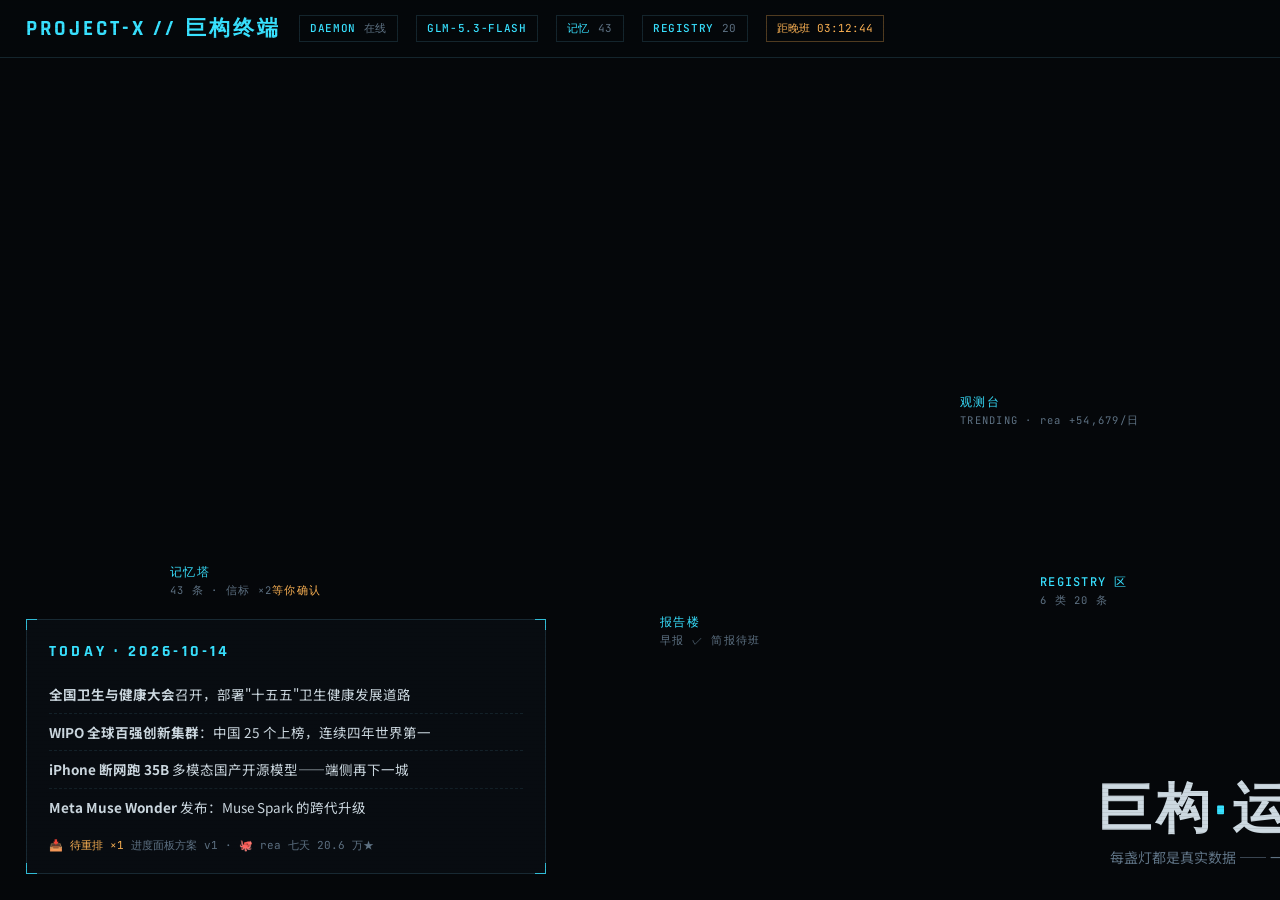
==== assistant/web/preview/round-01/a-data-colossus.html @ b6d040dc "控制台方向探索 round-01：三张首屏候选（数据巨构/舰桥/档案塔）+ manifest + skyline 资产 - 同一份真实数据（10-14 早报/任务线/系统状态），三种骨架各写各的：全幅" ====
<!DOCTYPE html>
<html lang="zh-CN">
<head>
<meta charset="UTF-8"/>
<title>A · 数据巨构 — 天际线即仪表盘</title>
<link rel="preconnect" href="https://fonts.googleapis.com"><link rel="preconnect" href="https://fonts.gstatic.com" crossorigin>
<link href="https://fonts.googleapis.com/css2?family=Rajdhani:wght@500;600;700&family=Noto+Sans+SC:wght@400;500;700&family=JetBrains+Mono:wght@400;500;700&display=swap" rel="stylesheet">
<style>
/* 方向 A：全幅数据天际线。骨架 = 视觉层(楼群) + 左下内容面板 + 顶部状态条。自包含样式。 */
:root{--bg:#05070a;--panel:#090d12;--text:#cdd9e1;--dim:#5f7385;--cyan:#38e1ff;--amber:#ffb454;--red:#ff5d5d;--line:rgba(122,218,255,.14)}
*{margin:0;padding:0;box-sizing:border-box}
body{width:1440px;height:900px;overflow:hidden;background:var(--bg);color:var(--text);font-family:'Noto Sans SC',sans-serif;font-size:15px;line-height:1.7;position:relative}
.mono{font-family:'JetBrains Mono',monospace}
/* 状态条 */
.bar{position:absolute;top:0;left:0;right:0;height:58px;display:flex;align-items:center;gap:18px;padding:0 26px;border-bottom:1px solid var(--line);background:rgba(5,7,10,.72);z-index:5}
.brand{font-family:'Rajdhani',sans-serif;font-weight:700;font-size:21px;letter-spacing:.14em;color:var(--cyan)}
.bar .pill{font-family:'JetBrains Mono',monospace;font-size:11px;color:var(--dim);border:1px solid var(--line);padding:3px 10px;letter-spacing:.06em}
.bar .pill b{color:var(--cyan);font-weight:500}
.bar .clock{margin-left:auto;font-family:'JetBrains Mono',monospace;font-size:13px;color:var(--text)}
.bar .count{font-family:'JetBrains Mono',monospace;font-size:11px;color:var(--amber);border:1px solid rgba(255,180,84,.3);padding:3px 10px}
/* 楼群舞台 */
.stage{position:absolute;inset:58px 0 0 0}
.stage svg{position:absolute;inset:0;width:100%;height:100%}
.blabel{position:absolute;font-family:'JetBrains Mono',monospace;font-size:10.5px;letter-spacing:.12em;color:var(--dim)}
.blabel b{display:block;color:var(--cyan);font-size:12px;font-weight:500}
.blabel .warn{color:var(--amber)}
/* 左下内容面板 */
.console{position:absolute;left:26px;bottom:26px;width:520px;background:rgba(9,13,18,.9);border:1px solid var(--line);padding:18px 22px;z-index:6}
.console::before,.console::after,.console .c::before,.console .c::after{content:"";position:absolute;width:10px;height:10px;border:1px solid var(--cyan);opacity:.8}
.console::before{top:-1px;left:-1px;border-right:0;border-bottom:0}
.console::after{top:-1px;right:-1px;border-left:0;border-bottom:0}
.console .c::before{bottom:-1px;left:-1px;border-right:0;border-top:0}
.console .c::after{bottom:-1px;right:-1px;border-left:0;border-top:0}
.console h2{font-family:'Rajdhani',sans-serif;font-size:16px;letter-spacing:.2em;color:var(--cyan);margin-bottom:10px}
.console li{list-style:none;padding:7px 0;border-bottom:1px dashed rgba(122,218,255,.1);font-size:13.5px}
.console li:last-child{border:0}
.console li b{color:var(--text)}
.console .foot{margin-top:10px;font-family:'JetBrains Mono',monospace;font-size:11px;color:var(--dim)}
.console .foot .warn{color:var(--amber)}
/* 右下巨构宣言 */
.declare{position:absolute;right:30px;bottom:30px;text-align:right;z-index:6}
.declare h1{font-family:'Rajdhani',sans-serif;font-weight:700;font-size:54px;letter-spacing:.1em;color:var(--text);line-height:1.05}
.declare h1 span{color:var(--cyan)}
.declare p{color:var(--dim);font-size:14px;margin-top:6px}
.scanlines{position:absolute;inset:0;pointer-events:none;z-index:9;opacity:.5;background:repeating-linear-gradient(0deg,transparent 0 3px,rgba(0,0,0,.14) 3px 4px)}
</style>
</head>
<body>
<div class="bar">
  <span class="brand">PROJECT-X // 巨构终端</span>
  <span class="pill"><b>DAEMON</b> 在线</span>
  <span class="pill"><b>GLM-5.3-FLASH</b></span>
  <span class="pill"><b>记忆</b> 43</span>
  <span class="pill"><b>REGISTRY</b> 20</span>
  <span class="count">距晚班 03:12:44</span>
  <span class="clock mono">17:47:16</span>
</div>

<div class="stage">
  <object data="skyline.svg" type="image/svg+xml" style="position:absolute;left:0;bottom:0;width:1440px;height:620px;pointer-events:none"></object>
  <!-- 数据楼群标注（灯是真的） -->
  <div class="blabel" style="left:170px;bottom:300px"><b>记忆塔</b>43 条 · 信标 ×2<span class="warn">等你确认</span></div>
  <div class="blabel" style="left:660px;bottom:250px"><b>报告楼</b>早报 ✓ 简报待班</div>
  <div class="blabel" style="left:1040px;bottom:290px"><b>REGISTRY 区</b>6 类 20 条</div>
  <div class="blabel" style="left:960px;bottom:470px"><b>观测台</b>TRENDING · rea +54,679/日</div>
</div>

<div class="console"><span class="c"></span>
  <h2>TODAY · 2026-10-14</h2>
  <ul>
    <li><b>全国卫生与健康大会</b>召开，部署"十五五"卫生健康发展道路</li>
    <li><b>WIPO 全球百强创新集群</b>：中国 25 个上榜，连续四年世界第一</li>
    <li><b>iPhone 断网跑 35B</b> 多模态国产开源模型——端侧再下一城</li>
    <li><b>Meta Muse Wonder</b> 发布：Muse Spark 的跨代升级</li>
  </ul>
  <div class="foot">📥 <span class="warn">待重排 ×1</span> 进度面板方案 v1 · 🐙 rea 七天 20.6 万★</div>
</div>

<div class="declare">
  <h1>巨构<span>·</span>运转中</h1>
  <p>每盏灯都是真实数据 —— 一座住着你助手的结构</p>
</div>
<div class="scanlines"></div>
</body>
</html>
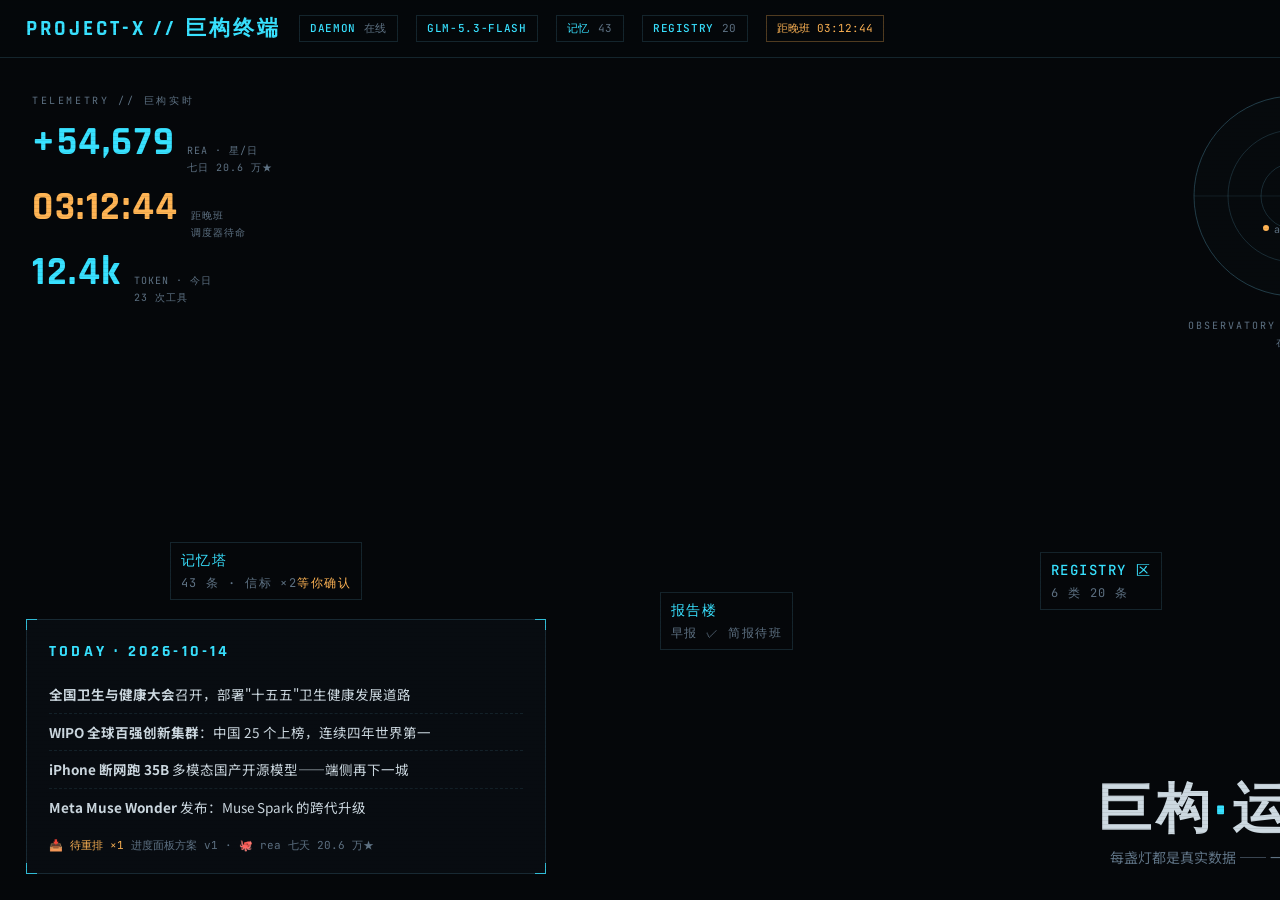
==== commit b61cf0d8: "round-01 A 密度升级：天空区加遥测读数组与观测台雷达，天际线放大上顶，标注升格 HUD 呼牌——治'空这么多'" ====
--- a/assistant/web/preview/round-01/a-data-colossus.html
+++ b/assistant/web/preview/round-01/a-data-colossus.html
@@ -21,8 +21,8 @@
 /* 楼群舞台 */
 .stage{position:absolute;inset:58px 0 0 0}
 .stage svg{position:absolute;inset:0;width:100%;height:100%}
-.blabel{position:absolute;font-family:'JetBrains Mono',monospace;font-size:10.5px;letter-spacing:.12em;color:var(--dim)}
-.blabel b{display:block;color:var(--cyan);font-size:12px;font-weight:500}
+.blabel{position:absolute;font-family:'JetBrains Mono',monospace;font-size:12px;letter-spacing:.12em;color:var(--dim);background:rgba(5,7,10,.62);padding:6px 10px;border:1px solid var(--line)}
+.blabel b{display:block;color:var(--cyan);font-size:14px;font-weight:500}
 .blabel .warn{color:var(--amber)}
 /* 左下内容面板 */
 .console{position:absolute;left:26px;bottom:26px;width:520px;background:rgba(9,13,18,.9);border:1px solid var(--line);padding:18px 22px;z-index:6}
@@ -37,6 +37,17 @@
 .console li b{color:var(--text)}
 .console .foot{margin-top:10px;font-family:'JetBrains Mono',monospace;font-size:11px;color:var(--dim)}
 .console .foot .warn{color:var(--amber)}
+/* 遥测读数（天空区密度） */
+.telem{position:absolute;left:32px;top:92px;z-index:6}
+.telem .k{font-family:'JetBrains Mono',monospace;font-size:10px;letter-spacing:.26em;color:var(--dim);margin-bottom:14px}
+.telem .row{display:flex;align-items:baseline;gap:12px;margin-bottom:12px}
+.telem .v{font-family:'Rajdhani',sans-serif;font-weight:700;font-size:40px;line-height:1;color:var(--cyan);letter-spacing:.04em}
+.telem .v.warn{color:var(--amber)}
+.telem .u{font-family:'JetBrains Mono',monospace;font-size:10px;color:var(--dim);letter-spacing:.1em}
+/* 观测台雷达 */
+.radar{position:absolute;right:38px;top:88px;z-index:6;width:216px}
+.radar .cap{font-family:'JetBrains Mono',monospace;font-size:10px;letter-spacing:.2em;color:var(--dim);text-align:center;margin-top:6px}
+.radar .cap b{color:var(--cyan);font-weight:500}
 /* 右下巨构宣言 */
 .declare{position:absolute;right:30px;bottom:30px;text-align:right;z-index:6}
 .declare h1{font-family:'Rajdhani',sans-serif;font-weight:700;font-size:54px;letter-spacing:.1em;color:var(--text);line-height:1.05}
@@ -57,12 +68,35 @@
 </div>
 
 <div class="stage">
-  <object data="skyline.svg" type="image/svg+xml" style="position:absolute;left:0;bottom:0;width:1440px;height:620px;pointer-events:none"></object>
+  <object data="skyline.svg" type="image/svg+xml" style="position:absolute;left:-40px;bottom:0;width:1560px;height:842px;pointer-events:none"></object>
   <!-- 数据楼群标注（灯是真的） -->
   <div class="blabel" style="left:170px;bottom:300px"><b>记忆塔</b>43 条 · 信标 ×2<span class="warn">等你确认</span></div>
   <div class="blabel" style="left:660px;bottom:250px"><b>报告楼</b>早报 ✓ 简报待班</div>
   <div class="blabel" style="left:1040px;bottom:290px"><b>REGISTRY 区</b>6 类 20 条</div>
-  <div class="blabel" style="left:960px;bottom:470px"><b>观测台</b>TRENDING · rea +54,679/日</div>
+</div>
+
+<div class="telem">
+  <div class="k">TELEMETRY // 巨构实时</div>
+  <div class="row"><span class="v">+54,679</span><span class="u">REA · 星/日<br/>七日 20.6 万★</span></div>
+  <div class="row"><span class="v warn">03:12:44</span><span class="u">距晚班<br/>调度器待命</span></div>
+  <div class="row"><span class="v">12.4k</span><span class="u">TOKEN · 今日<br/>23 次工具</span></div>
+</div>
+
+<div class="radar">
+  <svg viewBox="0 0 216 216" width="216" height="216">
+    <circle cx="108" cy="108" r="100" fill="rgba(9,13,18,.55)" stroke="rgba(122,218,255,.25)"/>
+    <circle cx="108" cy="108" r="66" fill="none" stroke="rgba(122,218,255,.16)"/>
+    <circle cx="108" cy="108" r="33" fill="none" stroke="rgba(122,218,255,.16)"/>
+    <line x1="108" y1="8" x2="108" y2="208" stroke="rgba(122,218,255,.1)"/>
+    <line x1="8" y1="108" x2="208" y2="108" stroke="rgba(122,218,255,.1)"/>
+    <path d="M108 108 L108 10 A98 98 0 0 1 178 44 Z" fill="rgba(56,225,255,.10)"/>
+    <line x1="108" y1="108" x2="108" y2="10" stroke="#38e1ff" stroke-width="1" opacity=".7"/>
+    <circle cx="150" cy="70" r="4" fill="#38e1ff"/><text x="158" y="68" fill="#cdd9e1" font-size="10" font-family="JetBrains Mono">rea</text>
+    <circle cx="80" cy="140" r="3" fill="#ffb454"/><text x="88" y="145" fill="#5f7385" font-size="10" font-family="JetBrains Mono">artcraft</text>
+    <circle cx="140" cy="150" r="3" fill="#ffb454"/><text x="148" y="155" fill="#5f7385" font-size="10" font-family="JetBrains Mono">gods-eye</text>
+    <circle cx="108" cy="108" r="2.5" fill="#38e1ff"/>
+  </svg>
+  <div class="cap">OBSERVATORY // <b>观测台</b> · 光点=在榜热</div>
 </div>
 
 <div class="console"><span class="c"></span>
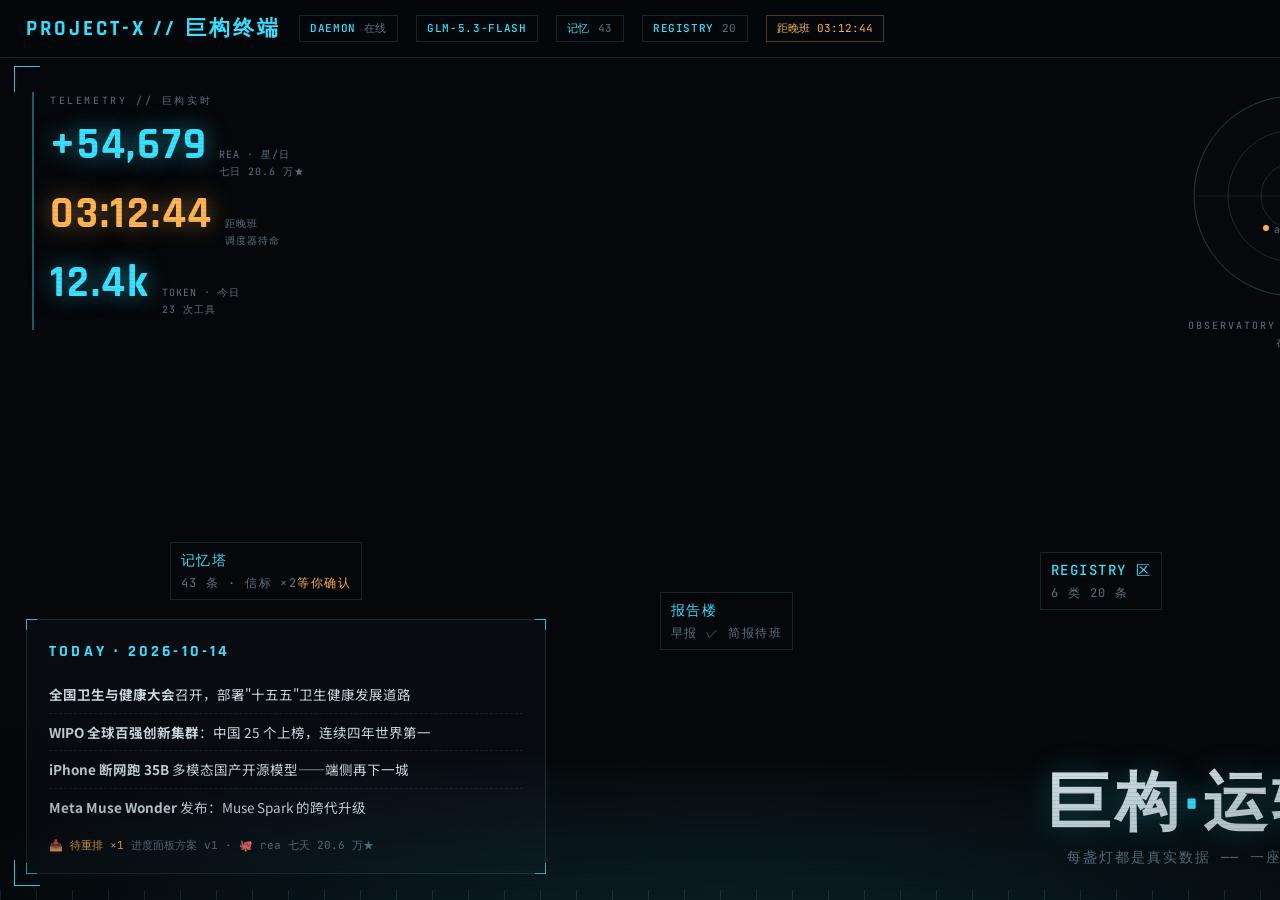
==== commit dff309c2: "round-01 A 酷炫三档：辉光/尺度/HUD 结构件（取景框/竖排状态栏/刻度尺/暗角青辉）+ 雷达扫描与光点呼吸动效（reduced-motion 尊重）" ====
--- a/assistant/web/preview/round-01/a-data-colossus.html
+++ b/assistant/web/preview/round-01/a-data-colossus.html
@@ -41,19 +41,39 @@
 .telem{position:absolute;left:32px;top:92px;z-index:6}
 .telem .k{font-family:'JetBrains Mono',monospace;font-size:10px;letter-spacing:.26em;color:var(--dim);margin-bottom:14px}
 .telem .row{display:flex;align-items:baseline;gap:12px;margin-bottom:12px}
-.telem .v{font-family:'Rajdhani',sans-serif;font-weight:700;font-size:40px;line-height:1;color:var(--cyan);letter-spacing:.04em}
-.telem .v.warn{color:var(--amber)}
+.telem{border-left:2px solid rgba(56,225,255,.4);padding-left:16px}
+.telem .v{font-family:'Rajdhani',sans-serif;font-weight:700;font-size:44px;line-height:1;color:var(--cyan);letter-spacing:.04em;text-shadow:0 0 22px rgba(56,225,255,.55)}
+.telem .v.warn{color:var(--amber);text-shadow:0 0 22px rgba(255,180,84,.5)}
 .telem .u{font-family:'JetBrains Mono',monospace;font-size:10px;color:var(--dim);letter-spacing:.1em}
 /* 观测台雷达 */
 .radar{position:absolute;right:38px;top:88px;z-index:6;width:216px}
 .radar .cap{font-family:'JetBrains Mono',monospace;font-size:10px;letter-spacing:.2em;color:var(--dim);text-align:center;margin-top:6px}
 .radar .cap b{color:var(--cyan);font-weight:500}
+.radar .sweep{transform-origin:108px 108px;animation:sweep 5s linear infinite}
+.radar .blip{animation:pulse 2.2s ease-in-out infinite}
+@keyframes sweep{to{transform:rotate(360deg)}}
+@keyframes pulse{0%,100%{opacity:1}50%{opacity:.35}}
+@media (prefers-reduced-motion:reduce){.radar .sweep,.radar .blip{animation:none}}
 /* 右下巨构宣言 */
 .declare{position:absolute;right:30px;bottom:30px;text-align:right;z-index:6}
-.declare h1{font-family:'Rajdhani',sans-serif;font-weight:700;font-size:54px;letter-spacing:.1em;color:var(--text);line-height:1.05}
+.declare h1{font-family:'Rajdhani',sans-serif;font-weight:700;font-size:64px;letter-spacing:.08em;color:var(--text);line-height:1.02;text-shadow:0 0 30px rgba(56,225,255,.28)}
+.declare h1 span{color:var(--cyan);text-shadow:0 0 26px rgba(56,225,255,.75)}
 .declare h1 span{color:var(--cyan)}
-.declare p{color:var(--dim);font-size:14px;margin-top:6px}
+.declare p{color:var(--dim);font-size:14px;margin-top:8px;font-family:'JetBrains Mono',monospace;letter-spacing:.14em}
+/* 氛围层 */
+.vignette{position:absolute;inset:0;pointer-events:none;z-index:8;background:radial-gradient(120% 90% at 50% 40%,transparent 55%,rgba(0,0,0,.55)),radial-gradient(90% 30% at 50% 104%,rgba(56,225,255,.14),transparent 70%)}
 .scanlines{position:absolute;inset:0;pointer-events:none;z-index:9;opacity:.5;background:repeating-linear-gradient(0deg,transparent 0 3px,rgba(0,0,0,.14) 3px 4px)}
+/* 取景框四角 */
+.corner{position:absolute;width:26px;height:26px;z-index:10;opacity:.85}
+.corner.tl{top:66px;left:14px;border-top:1px solid var(--cyan);border-left:1px solid var(--cyan)}
+.corner.tr{top:66px;right:14px;border-top:1px solid var(--cyan);border-right:1px solid var(--cyan)}
+.corner.bl{bottom:14px;left:14px;border-bottom:1px solid var(--cyan);border-left:1px solid var(--cyan)}
+.corner.br{bottom:14px;right:14px;border-bottom:1px solid var(--cyan);border-right:1px solid var(--cyan)}
+/* 右缘竖排状态栏 */
+.vert{position:absolute;right:16px;top:50%;transform:translateY(-50%);writing-mode:vertical-rl;font-family:'JetBrains Mono',monospace;font-size:10px;letter-spacing:.32em;color:var(--dim);z-index:6}
+.vert b{color:var(--cyan);font-weight:500}
+/* 底缘刻度尺 */
+.ruler{position:absolute;left:0;right:0;bottom:0;height:10px;z-index:7;background:repeating-linear-gradient(90deg,rgba(122,218,255,.25) 0 1px,transparent 1px 36px);opacity:.6}
 </style>
 </head>
 <body>
@@ -68,7 +88,7 @@
 </div>
 
 <div class="stage">
-  <object data="skyline.svg" type="image/svg+xml" style="position:absolute;left:-40px;bottom:0;width:1560px;height:842px;pointer-events:none"></object>
+  <object data="skyline.svg" type="image/svg+xml" style="position:absolute;left:-40px;bottom:0;width:1560px;height:842px;pointer-events:none;filter:brightness(1.18) saturate(1.1) drop-shadow(0 0 18px rgba(56,225,255,.22))"></object>
   <!-- 数据楼群标注（灯是真的） -->
   <div class="blabel" style="left:170px;bottom:300px"><b>记忆塔</b>43 条 · 信标 ×2<span class="warn">等你确认</span></div>
   <div class="blabel" style="left:660px;bottom:250px"><b>报告楼</b>早报 ✓ 简报待班</div>
@@ -90,10 +110,10 @@
     <line x1="108" y1="8" x2="108" y2="208" stroke="rgba(122,218,255,.1)"/>
     <line x1="8" y1="108" x2="208" y2="108" stroke="rgba(122,218,255,.1)"/>
     <path d="M108 108 L108 10 A98 98 0 0 1 178 44 Z" fill="rgba(56,225,255,.10)"/>
-    <line x1="108" y1="108" x2="108" y2="10" stroke="#38e1ff" stroke-width="1" opacity=".7"/>
-    <circle cx="150" cy="70" r="4" fill="#38e1ff"/><text x="158" y="68" fill="#cdd9e1" font-size="10" font-family="JetBrains Mono">rea</text>
-    <circle cx="80" cy="140" r="3" fill="#ffb454"/><text x="88" y="145" fill="#5f7385" font-size="10" font-family="JetBrains Mono">artcraft</text>
-    <circle cx="140" cy="150" r="3" fill="#ffb454"/><text x="148" y="155" fill="#5f7385" font-size="10" font-family="JetBrains Mono">gods-eye</text>
+    <g class="sweep"><line x1="108" y1="108" x2="108" y2="10" stroke="#38e1ff" stroke-width="1.2" opacity=".8"/><circle cx="108" cy="14" r="2" fill="#38e1ff"/></g>
+    <circle class="blip" cx="150" cy="70" r="4" fill="#38e1ff"/><text x="158" y="68" fill="#cdd9e1" font-size="10" font-family="JetBrains Mono">rea</text>
+    <circle class="blip" cx="80" cy="140" r="3" fill="#ffb454"/><text x="88" y="145" fill="#5f7385" font-size="10" font-family="JetBrains Mono">artcraft</text>
+    <circle class="blip" cx="140" cy="150" r="3" fill="#ffb454"/><text x="148" y="155" fill="#5f7385" font-size="10" font-family="JetBrains Mono">gods-eye</text>
     <circle cx="108" cy="108" r="2.5" fill="#38e1ff"/>
   </svg>
   <div class="cap">OBSERVATORY // <b>观测台</b> · 光点=在榜热</div>
@@ -114,6 +134,10 @@
   <h1>巨构<span>·</span>运转中</h1>
   <p>每盏灯都是真实数据 —— 一座住着你助手的结构</p>
 </div>
+<div class="vignette"></div>
+<span class="corner tl"></span><span class="corner tr"></span><span class="corner bl"></span><span class="corner br"></span>
+<div class="vert">BAY 07 · <b>STRUCTURE 99.98%</b> · SIGNAL LOCKED · 建造者通道</div>
+<div class="ruler"></div>
 <div class="scanlines"></div>
 </body>
 </html>
